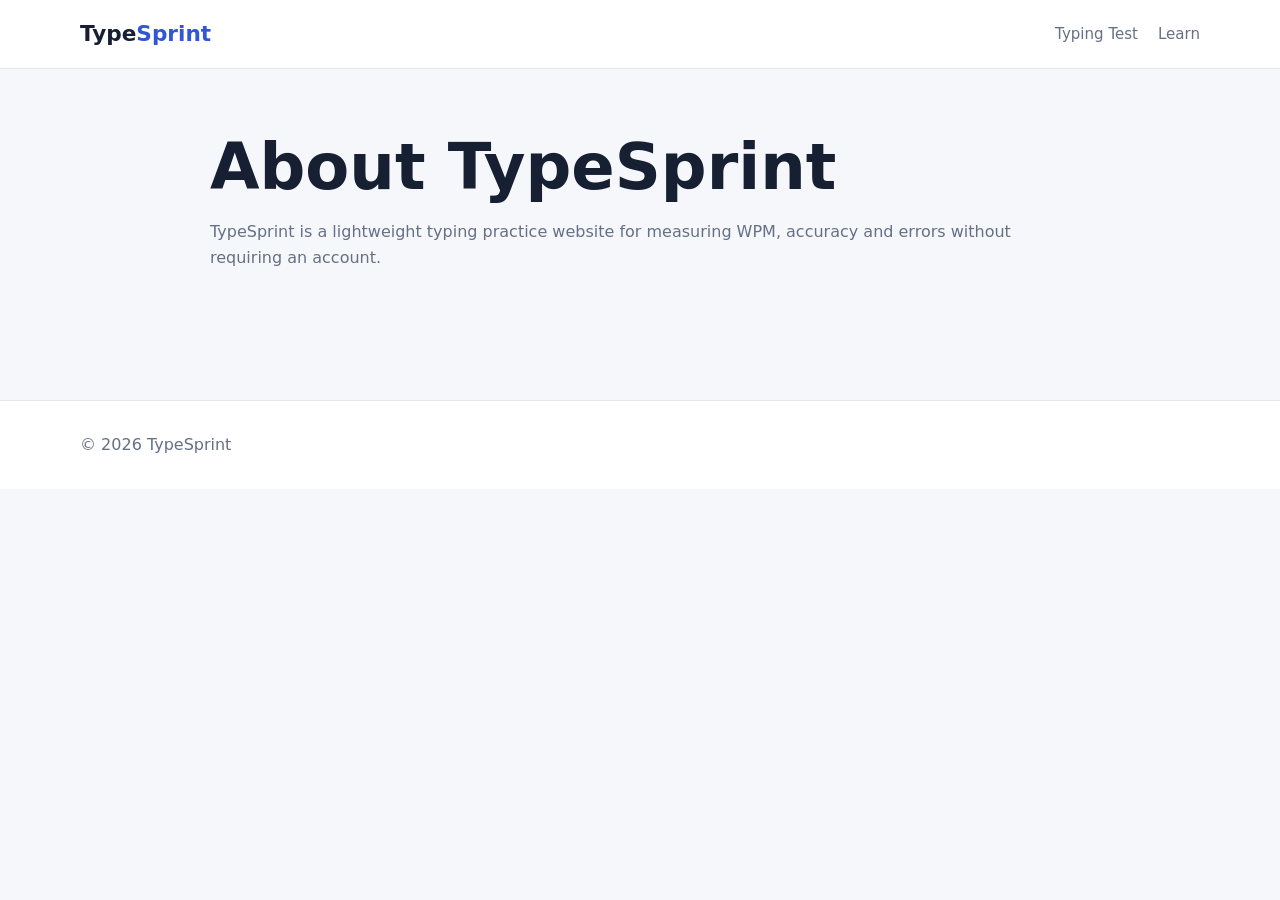
==== about.html @ 7d301784 "Initial TypeSprint V2 website" ====
<!doctype html><html lang="en"><head><meta charset="utf-8"><meta name="viewport" content="width=device-width,initial-scale=1"><title>About TypeSprint</title><meta name="description" content="About the TypeSprint typing test"><link rel="canonical" href="https://example.com/about.html"><link rel="stylesheet" href="styles.css"></head><body><header class="header"><div class="container nav-wrap"><a class="brand" href="index.html">Type<span>Sprint</span></a><nav class="nav"><a href="index.html#typing-test">Typing Test</a><a href="blog.html">Learn</a></nav></div></header><main class="container section content"><h1>About TypeSprint</h1><p>TypeSprint is a lightweight typing practice website for measuring WPM, accuracy and errors without requiring an account.</p></main><footer class="footer"><div class="container footer-inner"><span>© 2026 TypeSprint</span></div></footer></body></html>
---- styles.css ----
*{box-sizing:border-box}:root{--bg:#f5f7fb;--card:#fff;--text:#172033;--muted:#667085;--border:#e4e7ec;--accent:#3157d5;--good:#16845b;--bad:#c43e3e;--soft:#eef2ff}html[data-theme="dark"]{--bg:#0f1420;--card:#161d2b;--text:#eef2f7;--muted:#9aa4b5;--border:#2b3444;--accent:#7e96ff;--good:#59d4a2;--bad:#ff8787;--soft:#202a40}body{margin:0;font-family:Inter,system-ui,sans-serif;background:var(--bg);color:var(--text);line-height:1.6}a{color:inherit;text-decoration:none}.container{width:min(1120px,calc(100% - 32px));margin:auto}.header{position:sticky;top:0;z-index:30;background:var(--card);border-bottom:1px solid var(--border)}.nav-wrap{min-height:68px;display:flex;align-items:center;justify-content:space-between;gap:18px}.brand{font-size:1.35rem;font-weight:900}.brand span{color:var(--accent)}.nav{display:flex;gap:20px;color:var(--muted);font-size:.94rem}.icon-btn,.segment button,.mode-select{border:1px solid var(--border);background:var(--card);color:var(--text);border-radius:12px;padding:8px 11px;cursor:pointer}.hero{padding:70px 0 32px;text-align:center}.eyebrow{font-size:.78rem;font-weight:800;text-transform:uppercase;letter-spacing:.08em;color:var(--accent)}h1{font-size:clamp(2.3rem,6vw,4.7rem);line-height:1.03;max-width:880px;margin:12px auto 18px}.hero p{max-width:740px;margin:auto;color:var(--muted)}.badge-row{display:flex;justify-content:center;flex-wrap:wrap;gap:8px;margin-top:22px}.badge{padding:7px 11px;border:1px solid var(--border);border-radius:999px;background:var(--card);font-size:.86rem;color:var(--muted)}.ad-slot{margin:20px auto;border:1px dashed var(--border);border-radius:14px;background:var(--card);color:var(--muted);min-height:90px;display:grid;place-items:center;text-align:center;padding:14px}.test-shell,.card{background:var(--card);border:1px solid var(--border);border-radius:20px;padding:22px}.toolbar{display:flex;justify-content:space-between;gap:16px;align-items:center;flex-wrap:wrap}.segment{display:flex;gap:8px;flex-wrap:wrap}.segment button{border-radius:999px;font-weight:700}.segment button.active{background:var(--accent);border-color:var(--accent);color:#fff}.stats,.result-grid{display:grid;grid-template-columns:repeat(4,1fr);gap:12px;margin:18px 0}.stat,.result-grid div{background:var(--bg);border:1px solid var(--border);border-radius:15px;padding:14px;text-align:center}.stat strong,.result-grid strong{display:block;font-size:1.5rem}.stat span,.result-grid span{font-size:.82rem;color:var(--muted)}.passage{background:var(--bg);border:1px solid var(--border);border-radius:16px;padding:18px;font-size:1.08rem;line-height:1.9;min-height:160px;user-select:none}.passage .correct{color:var(--good)}.passage .incorrect{color:var(--bad);text-decoration:underline}.passage .current{text-decoration:underline;text-decoration-thickness:2px}textarea{width:100%;margin-top:14px;border:1px solid var(--border);background:var(--card);color:var(--text);border-radius:16px;padding:16px;min-height:145px;resize:vertical;outline:none}.actions{display:flex;justify-content:center;gap:10px;margin-top:14px}.btn{border:0;border-radius:12px;padding:11px 16px;font-weight:800;cursor:pointer}.btn-primary{background:var(--accent);color:#fff}.btn-secondary{background:var(--soft);color:var(--text);border:1px solid var(--border)}.hidden{display:none}.section{padding:54px 0}.section h2{font-size:clamp(1.8rem,3vw,2.5rem);margin:0 0 14px}.section-intro,.card p,.content p,.content li{color:var(--muted)}.grid-3{display:grid;grid-template-columns:repeat(3,1fr);gap:16px}.history-list{display:grid;gap:8px}.history-item{display:flex;justify-content:space-between;padding:10px 12px;border:1px solid var(--border);border-radius:12px;background:var(--bg);font-size:.92rem}.content{max-width:860px}.content h1{font-size:clamp(2.2rem,5vw,4rem);margin-left:0}.footer{margin-top:60px;border-top:1px solid var(--border);background:var(--card)}.footer-inner{min-height:88px;display:flex;justify-content:space-between;align-items:center;color:var(--muted);gap:18px}.footer-links{display:flex;gap:16px;flex-wrap:wrap}.sr-only{position:absolute;width:1px;height:1px;overflow:hidden;clip:rect(0,0,0,0)}@media(max-width:820px){.grid-3{grid-template-columns:1fr}.nav{display:none}}@media(max-width:700px){.stats,.result-grid{grid-template-columns:repeat(2,1fr)}.test-shell{padding:16px}.footer-inner{align-items:flex-start;flex-direction:column;padding:22px 0}}
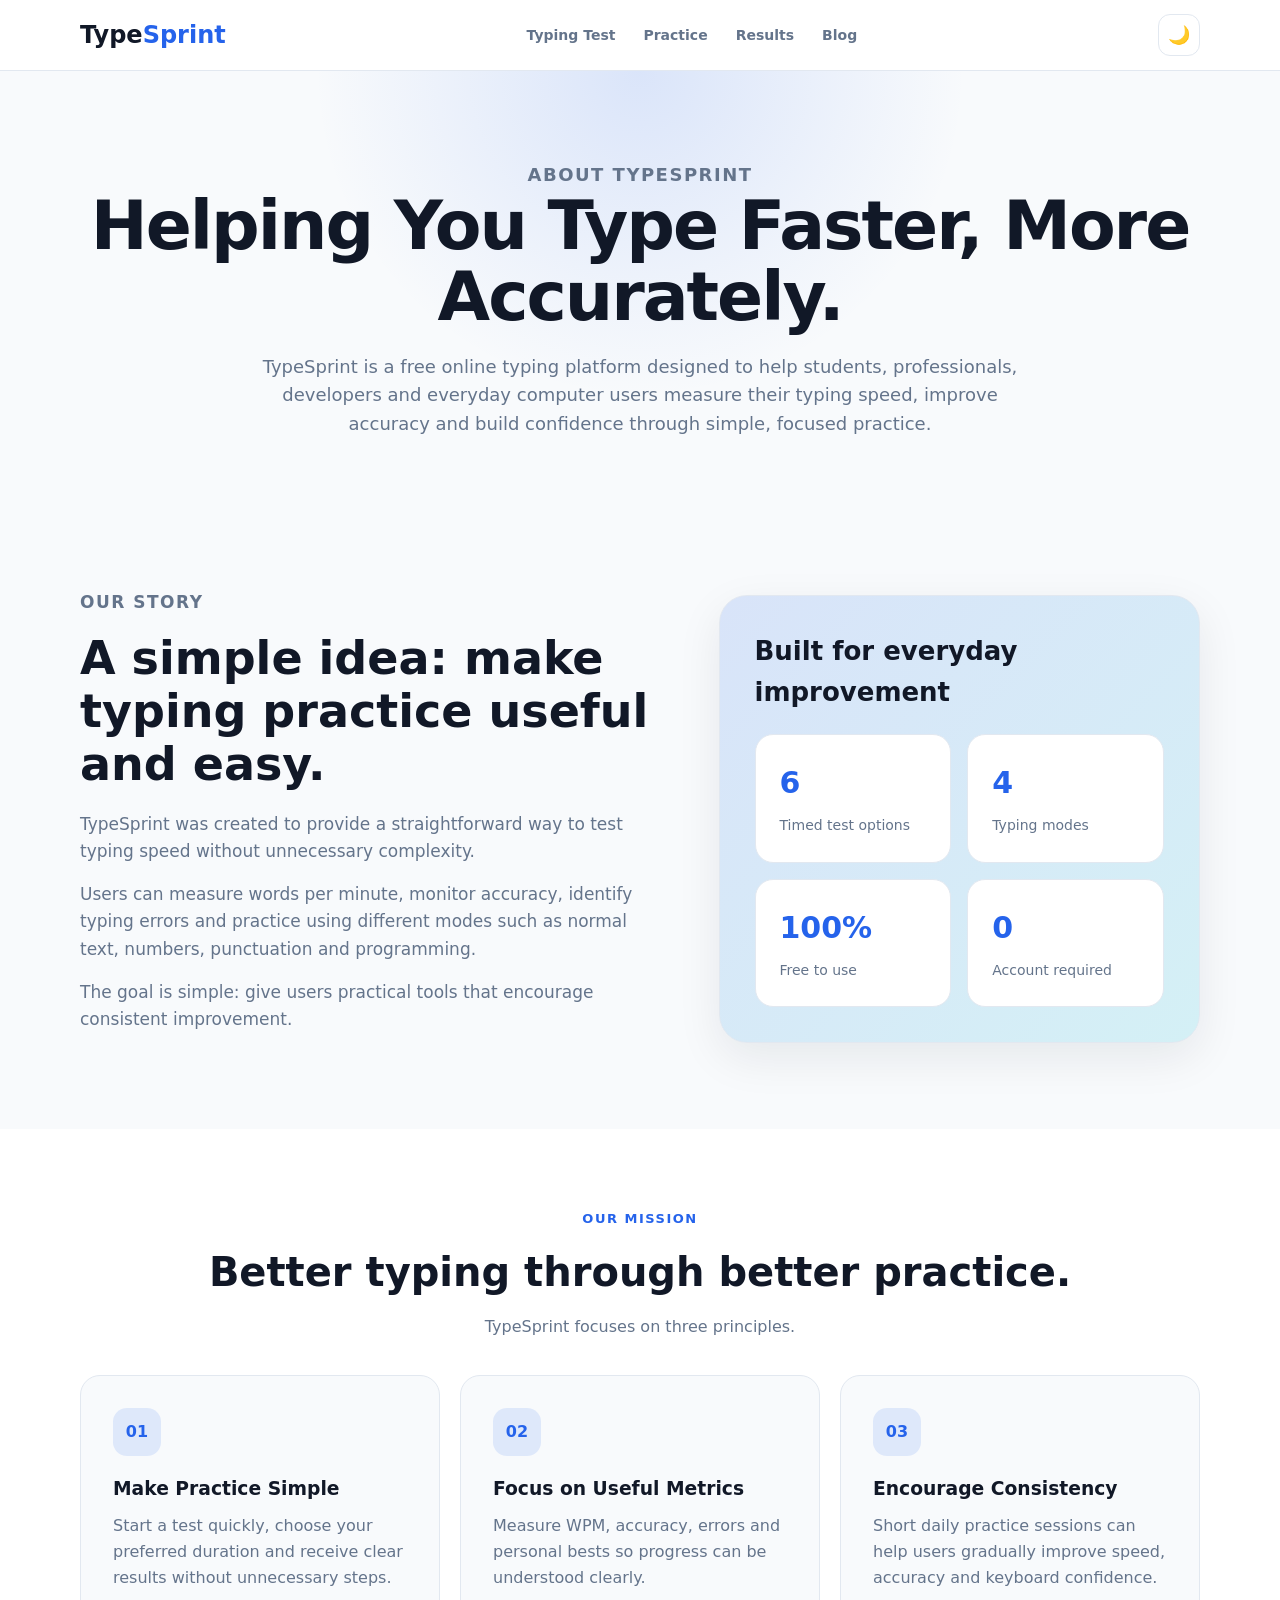
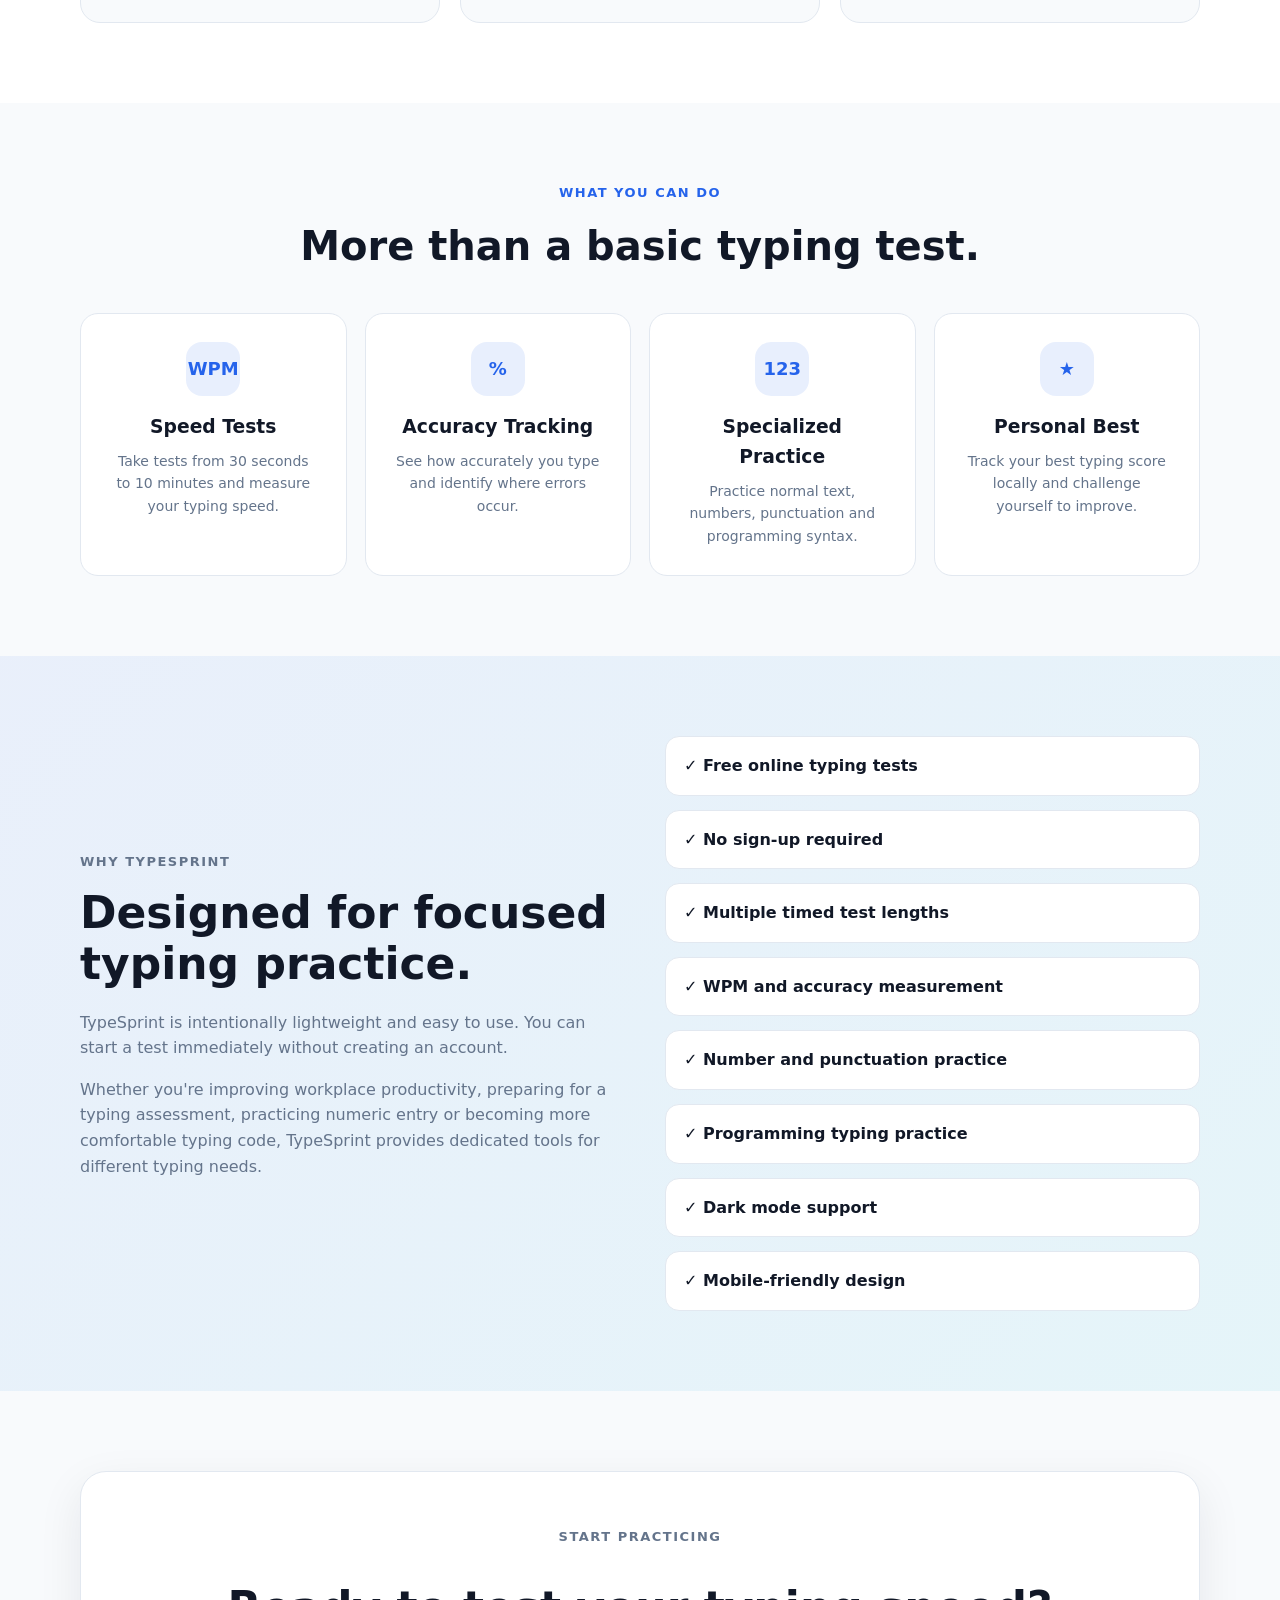
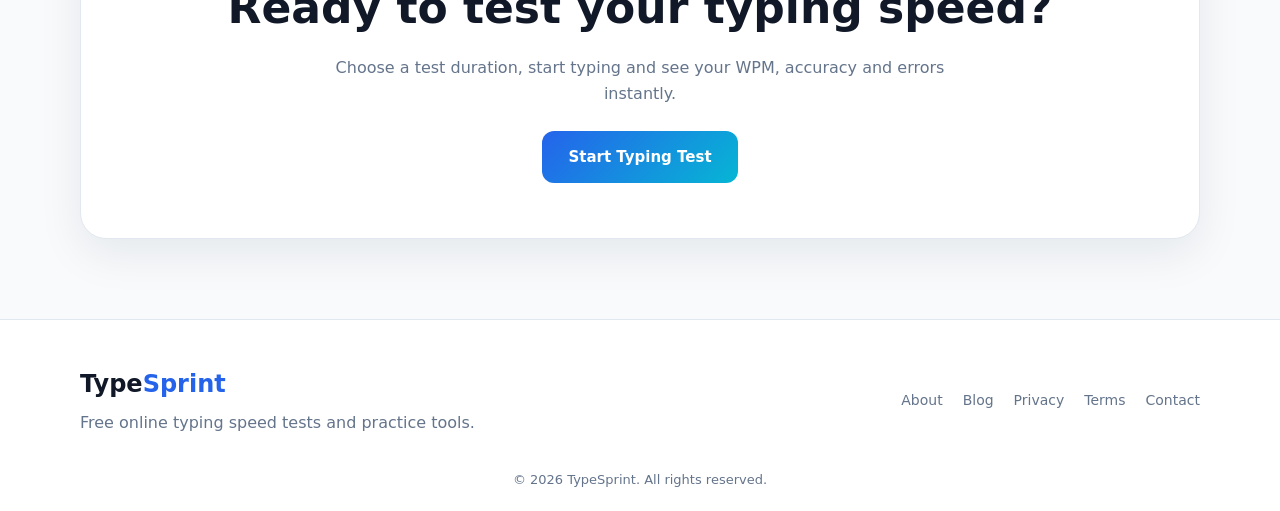
==== commit 7fb19a6e: "Redesign TypeSprint and improve typing tests" ====
--- a/about.html
+++ b/about.html
@@ -1 +1,770 @@
-<!doctype html><html lang="en"><head><meta charset="utf-8"><meta name="viewport" content="width=device-width,initial-scale=1"><title>About TypeSprint</title><meta name="description" content="About the TypeSprint typing test"><link rel="canonical" href="https://example.com/about.html"><link rel="stylesheet" href="styles.css"></head><body><header class="header"><div class="container nav-wrap"><a class="brand" href="index.html">Type<span>Sprint</span></a><nav class="nav"><a href="index.html#typing-test">Typing Test</a><a href="blog.html">Learn</a></nav></div></header><main class="container section content"><h1>About TypeSprint</h1><p>TypeSprint is a lightweight typing practice website for measuring WPM, accuracy and errors without requiring an account.</p></main><footer class="footer"><div class="container footer-inner"><span>© 2026 TypeSprint</span></div></footer></body></html>+<!DOCTYPE html>
+<html lang="en">
+<head>
+    <meta charset="UTF-8">
+    <meta name="viewport" content="width=device-width, initial-scale=1.0">
+
+    <title>About TypeSprint - Free Online Typing Test</title>
+
+    <meta
+        name="description"
+        content="Learn about TypeSprint, a free online typing speed test and practice platform for improving WPM, accuracy, numbers, punctuation and programming typing."
+    >
+
+    <link rel="stylesheet" href="styles.css">
+
+    <style>
+        .about-hero {
+            padding: 90px 0 70px;
+            text-align: center;
+            background:
+                radial-gradient(
+                    circle at top,
+                    rgba(37, 99, 235, 0.14),
+                    transparent 42%
+                );
+        }
+
+        .about-hero h1 {
+            font-size: clamp(42px, 7vw, 68px);
+            line-height: 1.05;
+            letter-spacing: -2px;
+            margin-bottom: 20px;
+        }
+
+        .about-hero p {
+            max-width: 760px;
+            margin: 0 auto;
+            color: var(--muted);
+            font-size: 18px;
+        }
+
+        .about-intro {
+            padding: 80px 0;
+        }
+
+        .about-intro-grid {
+            display: grid;
+            grid-template-columns: 1.1fr 0.9fr;
+            gap: 50px;
+            align-items: center;
+        }
+
+        .about-intro h2 {
+            font-size: clamp(32px, 5vw, 46px);
+            line-height: 1.15;
+            margin-bottom: 20px;
+        }
+
+        .about-intro p {
+            color: var(--muted);
+            margin-bottom: 16px;
+            font-size: 17px;
+        }
+
+        .about-visual {
+            min-height: 340px;
+            border-radius: 28px;
+            padding: 35px;
+            background:
+                linear-gradient(
+                    135deg,
+                    rgba(37, 99, 235, 0.15),
+                    rgba(6, 182, 212, 0.15)
+                );
+            border: 1px solid var(--border);
+            display: flex;
+            flex-direction: column;
+            justify-content: center;
+            box-shadow: var(--shadow);
+        }
+
+        .about-visual h3 {
+            font-size: 26px;
+            margin-bottom: 20px;
+        }
+
+        .about-stat-grid {
+            display: grid;
+            grid-template-columns: repeat(2, 1fr);
+            gap: 16px;
+        }
+
+        .about-stat {
+            background: var(--surface);
+            border: 1px solid var(--border);
+            border-radius: 18px;
+            padding: 24px;
+        }
+
+        .about-stat strong {
+            display: block;
+            font-size: 30px;
+            color: var(--primary);
+            margin-bottom: 5px;
+        }
+
+        .about-stat span {
+            color: var(--muted);
+            font-size: 14px;
+        }
+
+        .mission-section {
+            padding: 80px 0;
+            background: var(--surface);
+        }
+
+        .mission-grid {
+            display: grid;
+            grid-template-columns: repeat(3, 1fr);
+            gap: 20px;
+        }
+
+        .mission-card {
+            padding: 32px;
+            border: 1px solid var(--border);
+            border-radius: 20px;
+            background: var(--bg);
+        }
+
+        .mission-number {
+            width: 48px;
+            height: 48px;
+            border-radius: 14px;
+            display: flex;
+            align-items: center;
+            justify-content: center;
+            background: rgba(37, 99, 235, 0.12);
+            color: var(--primary);
+            font-weight: 800;
+            margin-bottom: 18px;
+        }
+
+        .mission-card h3 {
+            margin-bottom: 10px;
+        }
+
+        .mission-card p {
+            color: var(--muted);
+        }
+
+        .features-about {
+            padding: 80px 0;
+        }
+
+        .features-about-grid {
+            display: grid;
+            grid-template-columns: repeat(4, 1fr);
+            gap: 18px;
+        }
+
+        .feature-about-card {
+            padding: 28px;
+            border-radius: 18px;
+            border: 1px solid var(--border);
+            background: var(--surface);
+            text-align: center;
+        }
+
+        .feature-about-icon {
+            width: 54px;
+            height: 54px;
+            margin: 0 auto 16px;
+            border-radius: 16px;
+            display: flex;
+            align-items: center;
+            justify-content: center;
+            background: rgba(37, 99, 235, 0.10);
+            color: var(--primary);
+            font-weight: 800;
+            font-size: 18px;
+        }
+
+        .feature-about-card h3 {
+            margin-bottom: 8px;
+        }
+
+        .feature-about-card p {
+            color: var(--muted);
+            font-size: 14px;
+        }
+
+        .why-section {
+            padding: 80px 0;
+            background:
+                linear-gradient(
+                    135deg,
+                    rgba(37, 99, 235, 0.07),
+                    rgba(6, 182, 212, 0.08)
+                );
+        }
+
+        .why-grid {
+            display: grid;
+            grid-template-columns: 1fr 1fr;
+            gap: 50px;
+            align-items: center;
+        }
+
+        .why-grid h2 {
+            font-size: clamp(32px, 5vw, 44px);
+            line-height: 1.15;
+            margin-bottom: 20px;
+        }
+
+        .why-grid p {
+            color: var(--muted);
+            margin-bottom: 16px;
+        }
+
+        .why-list {
+            list-style: none;
+            display: grid;
+            gap: 14px;
+        }
+
+        .why-list li {
+            background: var(--surface);
+            border: 1px solid var(--border);
+            border-radius: 14px;
+            padding: 16px 18px;
+            font-weight: 600;
+        }
+
+        .about-cta {
+            padding: 80px 0;
+        }
+
+        .about-cta-box {
+            text-align: center;
+            border: 1px solid var(--border);
+            border-radius: 26px;
+            padding: 55px 30px;
+            background: var(--surface);
+            box-shadow: var(--shadow);
+        }
+
+        .about-cta-box h2 {
+            font-size: clamp(30px, 5vw, 44px);
+            margin-bottom: 12px;
+        }
+
+        .about-cta-box p {
+            max-width: 650px;
+            margin: 0 auto 25px;
+            color: var(--muted);
+        }
+
+        @media (max-width: 900px) {
+            .about-intro-grid,
+            .why-grid {
+                grid-template-columns: 1fr;
+            }
+
+            .mission-grid {
+                grid-template-columns: 1fr;
+            }
+
+            .features-about-grid {
+                grid-template-columns: repeat(2, 1fr);
+            }
+        }
+
+        @media (max-width: 520px) {
+            .features-about-grid,
+            .about-stat-grid {
+                grid-template-columns: 1fr;
+            }
+
+            .about-hero {
+                padding: 65px 0 50px;
+            }
+        }
+    </style>
+</head>
+
+<body>
+
+<header class="site-header">
+    <div class="container nav-container">
+
+        <a href="index.html" class="logo">
+            Type<span>Sprint</span>
+        </a>
+
+        <nav>
+            <a href="index.html">Typing Test</a>
+            <a href="index.html#practice">Practice</a>
+            <a href="index.html#results">Results</a>
+            <a href="blog.html">Blog</a>
+        </nav>
+
+        <button id="themeToggle" class="theme-button">
+            🌙
+        </button>
+
+    </div>
+</header>
+
+
+<main>
+
+<section class="about-hero">
+
+    <div class="container">
+
+        <p class="eyebrow">
+            ABOUT TYPESPRINT
+        </p>
+
+        <h1>
+            Helping You Type Faster,
+            More Accurately.
+        </h1>
+
+        <p>
+            TypeSprint is a free online typing platform designed to help
+            students, professionals, developers and everyday computer users
+            measure their typing speed, improve accuracy and build confidence
+            through simple, focused practice.
+        </p>
+
+    </div>
+
+</section>
+
+
+<section class="about-intro">
+
+    <div class="container about-intro-grid">
+
+        <div>
+
+            <p class="eyebrow">
+                OUR STORY
+            </p>
+
+            <h2>
+                A simple idea:
+                make typing practice useful and easy.
+            </h2>
+
+            <p>
+                TypeSprint was created to provide a straightforward way to test
+                typing speed without unnecessary complexity.
+            </p>
+
+            <p>
+                Users can measure words per minute, monitor accuracy, identify
+                typing errors and practice using different modes such as normal
+                text, numbers, punctuation and programming.
+            </p>
+
+            <p>
+                The goal is simple: give users practical tools that encourage
+                consistent improvement.
+            </p>
+
+        </div>
+
+
+        <div class="about-visual">
+
+            <h3>
+                Built for everyday improvement
+            </h3>
+
+            <div class="about-stat-grid">
+
+                <div class="about-stat">
+                    <strong>6</strong>
+                    <span>Timed test options</span>
+                </div>
+
+                <div class="about-stat">
+                    <strong>4</strong>
+                    <span>Typing modes</span>
+                </div>
+
+                <div class="about-stat">
+                    <strong>100%</strong>
+                    <span>Free to use</span>
+                </div>
+
+                <div class="about-stat">
+                    <strong>0</strong>
+                    <span>Account required</span>
+                </div>
+
+            </div>
+
+        </div>
+
+    </div>
+
+</section>
+
+
+<section class="mission-section">
+
+    <div class="container">
+
+        <div class="section-heading">
+
+            <p class="eyebrow">
+                OUR MISSION
+            </p>
+
+            <h2>
+                Better typing through better practice.
+            </h2>
+
+            <p>
+                TypeSprint focuses on three principles.
+            </p>
+
+        </div>
+
+
+        <div class="mission-grid">
+
+            <article class="mission-card">
+
+                <div class="mission-number">
+                    01
+                </div>
+
+                <h3>
+                    Make Practice Simple
+                </h3>
+
+                <p>
+                    Start a test quickly, choose your preferred duration and
+                    receive clear results without unnecessary steps.
+                </p>
+
+            </article>
+
+
+            <article class="mission-card">
+
+                <div class="mission-number">
+                    02
+                </div>
+
+                <h3>
+                    Focus on Useful Metrics
+                </h3>
+
+                <p>
+                    Measure WPM, accuracy, errors and personal bests so progress
+                    can be understood clearly.
+                </p>
+
+            </article>
+
+
+            <article class="mission-card">
+
+                <div class="mission-number">
+                    03
+                </div>
+
+                <h3>
+                    Encourage Consistency
+                </h3>
+
+                <p>
+                    Short daily practice sessions can help users gradually
+                    improve speed, accuracy and keyboard confidence.
+                </p>
+
+            </article>
+
+        </div>
+
+    </div>
+
+</section>
+
+
+<section class="features-about">
+
+    <div class="container">
+
+        <div class="section-heading">
+
+            <p class="eyebrow">
+                WHAT YOU CAN DO
+            </p>
+
+            <h2>
+                More than a basic typing test.
+            </h2>
+
+        </div>
+
+
+        <div class="features-about-grid">
+
+            <article class="feature-about-card">
+
+                <div class="feature-about-icon">
+                    WPM
+                </div>
+
+                <h3>
+                    Speed Tests
+                </h3>
+
+                <p>
+                    Take tests from 30 seconds to 10 minutes and measure your
+                    typing speed.
+                </p>
+
+            </article>
+
+
+            <article class="feature-about-card">
+
+                <div class="feature-about-icon">
+                    %
+                </div>
+
+                <h3>
+                    Accuracy Tracking
+                </h3>
+
+                <p>
+                    See how accurately you type and identify where errors occur.
+                </p>
+
+            </article>
+
+
+            <article class="feature-about-card">
+
+                <div class="feature-about-icon">
+                    123
+                </div>
+
+                <h3>
+                    Specialized Practice
+                </h3>
+
+                <p>
+                    Practice normal text, numbers, punctuation and programming
+                    syntax.
+                </p>
+
+            </article>
+
+
+            <article class="feature-about-card">
+
+                <div class="feature-about-icon">
+                    ★
+                </div>
+
+                <h3>
+                    Personal Best
+                </h3>
+
+                <p>
+                    Track your best typing score locally and challenge yourself
+                    to improve.
+                </p>
+
+            </article>
+
+        </div>
+
+    </div>
+
+</section>
+
+
+<section class="why-section">
+
+    <div class="container why-grid">
+
+        <div>
+
+            <p class="eyebrow">
+                WHY TYPESPRINT
+            </p>
+
+            <h2>
+                Designed for focused typing practice.
+            </h2>
+
+            <p>
+                TypeSprint is intentionally lightweight and easy to use.
+                You can start a test immediately without creating an account.
+            </p>
+
+            <p>
+                Whether you're improving workplace productivity, preparing for
+                a typing assessment, practicing numeric entry or becoming more
+                comfortable typing code, TypeSprint provides dedicated tools
+                for different typing needs.
+            </p>
+
+        </div>
+
+
+        <ul class="why-list">
+
+            <li>✓ Free online typing tests</li>
+
+            <li>✓ No sign-up required</li>
+
+            <li>✓ Multiple timed test lengths</li>
+
+            <li>✓ WPM and accuracy measurement</li>
+
+            <li>✓ Number and punctuation practice</li>
+
+            <li>✓ Programming typing practice</li>
+
+            <li>✓ Dark mode support</li>
+
+            <li>✓ Mobile-friendly design</li>
+
+        </ul>
+
+    </div>
+
+</section>
+
+
+<section class="about-cta">
+
+    <div class="container">
+
+        <div class="about-cta-box">
+
+            <p class="eyebrow">
+                START PRACTICING
+            </p>
+
+            <h2>
+                Ready to test your typing speed?
+            </h2>
+
+            <p>
+                Choose a test duration, start typing and see your WPM,
+                accuracy and errors instantly.
+            </p>
+
+            <a
+                href="index.html"
+                class="primary-button"
+                style="
+                    display:inline-block;
+                    text-decoration:none;
+                "
+            >
+                Start Typing Test
+            </a>
+
+        </div>
+
+    </div>
+
+</section>
+
+</main>
+
+
+<footer>
+
+    <div class="container footer-container">
+
+        <div>
+
+            <a
+                href="index.html"
+                class="logo"
+            >
+                Type<span>Sprint</span>
+            </a>
+
+            <p>
+                Free online typing speed tests and practice tools.
+            </p>
+
+        </div>
+
+
+        <div class="footer-links">
+
+            <a href="about.html">
+                About
+            </a>
+
+            <a href="blog.html">
+                Blog
+            </a>
+
+            <a href="privacy.html">
+                Privacy
+            </a>
+
+            <a href="terms.html">
+                Terms
+            </a>
+
+            <a href="contact.html">
+                Contact
+            </a>
+
+        </div>
+
+    </div>
+
+    <p class="copyright">
+        © 2026 TypeSprint. All rights reserved.
+    </p>
+
+</footer>
+
+
+<script>
+    const themeToggle =
+        document.getElementById("themeToggle");
+
+    themeToggle.addEventListener(
+        "click",
+        () => {
+
+            document.body.classList.toggle("dark");
+
+            const dark =
+                document.body.classList.contains("dark");
+
+            themeToggle.textContent =
+                dark ? "☀️" : "🌙";
+
+            localStorage.setItem(
+                "typesprintTheme",
+                dark ? "dark" : "light"
+            );
+
+        }
+    );
+
+    if (
+        localStorage.getItem("typesprintTheme")
+        === "dark"
+    ) {
+
+        document.body.classList.add("dark");
+
+        themeToggle.textContent = "☀️";
+
+    }
+</script>
+
+</body>
+</html>
--- a/styles.css
+++ b/styles.css
@@ -1 +1,850 @@
-*{box-sizing:border-box}:root{--bg:#f5f7fb;--card:#fff;--text:#172033;--muted:#667085;--border:#e4e7ec;--accent:#3157d5;--good:#16845b;--bad:#c43e3e;--soft:#eef2ff}html[data-theme="dark"]{--bg:#0f1420;--card:#161d2b;--text:#eef2f7;--muted:#9aa4b5;--border:#2b3444;--accent:#7e96ff;--good:#59d4a2;--bad:#ff8787;--soft:#202a40}body{margin:0;font-family:Inter,system-ui,sans-serif;background:var(--bg);color:var(--text);line-height:1.6}a{color:inherit;text-decoration:none}.container{width:min(1120px,calc(100% - 32px));margin:auto}.header{position:sticky;top:0;z-index:30;background:var(--card);border-bottom:1px solid var(--border)}.nav-wrap{min-height:68px;display:flex;align-items:center;justify-content:space-between;gap:18px}.brand{font-size:1.35rem;font-weight:900}.brand span{color:var(--accent)}.nav{display:flex;gap:20px;color:var(--muted);font-size:.94rem}.icon-btn,.segment button,.mode-select{border:1px solid var(--border);background:var(--card);color:var(--text);border-radius:12px;padding:8px 11px;cursor:pointer}.hero{padding:70px 0 32px;text-align:center}.eyebrow{font-size:.78rem;font-weight:800;text-transform:uppercase;letter-spacing:.08em;color:var(--accent)}h1{font-size:clamp(2.3rem,6vw,4.7rem);line-height:1.03;max-width:880px;margin:12px auto 18px}.hero p{max-width:740px;margin:auto;color:var(--muted)}.badge-row{display:flex;justify-content:center;flex-wrap:wrap;gap:8px;margin-top:22px}.badge{padding:7px 11px;border:1px solid var(--border);border-radius:999px;background:var(--card);font-size:.86rem;color:var(--muted)}.ad-slot{margin:20px auto;border:1px dashed var(--border);border-radius:14px;background:var(--card);color:var(--muted);min-height:90px;display:grid;place-items:center;text-align:center;padding:14px}.test-shell,.card{background:var(--card);border:1px solid var(--border);border-radius:20px;padding:22px}.toolbar{display:flex;justify-content:space-between;gap:16px;align-items:center;flex-wrap:wrap}.segment{display:flex;gap:8px;flex-wrap:wrap}.segment button{border-radius:999px;font-weight:700}.segment button.active{background:var(--accent);border-color:var(--accent);color:#fff}.stats,.result-grid{display:grid;grid-template-columns:repeat(4,1fr);gap:12px;margin:18px 0}.stat,.result-grid div{background:var(--bg);border:1px solid var(--border);border-radius:15px;padding:14px;text-align:center}.stat strong,.result-grid strong{display:block;font-size:1.5rem}.stat span,.result-grid span{font-size:.82rem;color:var(--muted)}.passage{background:var(--bg);border:1px solid var(--border);border-radius:16px;padding:18px;font-size:1.08rem;line-height:1.9;min-height:160px;user-select:none}.passage .correct{color:var(--good)}.passage .incorrect{color:var(--bad);text-decoration:underline}.passage .current{text-decoration:underline;text-decoration-thickness:2px}textarea{width:100%;margin-top:14px;border:1px solid var(--border);background:var(--card);color:var(--text);border-radius:16px;padding:16px;min-height:145px;resize:vertical;outline:none}.actions{display:flex;justify-content:center;gap:10px;margin-top:14px}.btn{border:0;border-radius:12px;padding:11px 16px;font-weight:800;cursor:pointer}.btn-primary{background:var(--accent);color:#fff}.btn-secondary{background:var(--soft);color:var(--text);border:1px solid var(--border)}.hidden{display:none}.section{padding:54px 0}.section h2{font-size:clamp(1.8rem,3vw,2.5rem);margin:0 0 14px}.section-intro,.card p,.content p,.content li{color:var(--muted)}.grid-3{display:grid;grid-template-columns:repeat(3,1fr);gap:16px}.history-list{display:grid;gap:8px}.history-item{display:flex;justify-content:space-between;padding:10px 12px;border:1px solid var(--border);border-radius:12px;background:var(--bg);font-size:.92rem}.content{max-width:860px}.content h1{font-size:clamp(2.2rem,5vw,4rem);margin-left:0}.footer{margin-top:60px;border-top:1px solid var(--border);background:var(--card)}.footer-inner{min-height:88px;display:flex;justify-content:space-between;align-items:center;color:var(--muted);gap:18px}.footer-links{display:flex;gap:16px;flex-wrap:wrap}.sr-only{position:absolute;width:1px;height:1px;overflow:hidden;clip:rect(0,0,0,0)}@media(max-width:820px){.grid-3{grid-template-columns:1fr}.nav{display:none}}@media(max-width:700px){.stats,.result-grid{grid-template-columns:repeat(2,1fr)}.test-shell{padding:16px}.footer-inner{align-items:flex-start;flex-direction:column;padding:22px 0}}+* {
+    box-sizing: border-box;
+    margin: 0;
+    padding: 0;
+}
+
+:root {
+    --bg: #f8fafc;
+    --surface: #ffffff;
+    --text: #111827;
+    --muted: #64748b;
+    --border: #e2e8f0;
+
+    --primary: #2563eb;
+    --primary-dark: #1d4ed8;
+
+    --accent: #06b6d4;
+
+    --shadow:
+        0 15px 45px rgba(15, 23, 42, 0.08);
+}
+
+body.dark {
+    --bg: #0f172a;
+    --surface: #172033;
+    --text: #f8fafc;
+    --muted: #94a3b8;
+    --border: #334155;
+
+    --shadow:
+        0 15px 45px rgba(0, 0, 0, 0.25);
+}
+
+body {
+    font-family:
+        Inter,
+        system-ui,
+        -apple-system,
+        BlinkMacSystemFont,
+        "Segoe UI",
+        sans-serif;
+
+    background: var(--bg);
+    color: var(--text);
+
+    line-height: 1.6;
+
+    transition:
+        background 0.25s ease,
+        color 0.25s ease;
+}
+
+.container {
+    width: min(1120px, 92%);
+    margin: auto;
+}
+
+
+/* HEADER */
+
+.site-header {
+    background: var(--surface);
+
+    position: sticky;
+    top: 0;
+
+    z-index: 1000;
+
+    border-bottom: 1px solid var(--border);
+}
+
+.nav-container {
+    height: 70px;
+
+    display: flex;
+    align-items: center;
+    justify-content: space-between;
+}
+
+.logo {
+    font-size: 24px;
+    font-weight: 800;
+
+    text-decoration: none;
+    color: var(--text);
+}
+
+.logo span {
+    color: var(--primary);
+}
+
+nav {
+    display: flex;
+    gap: 28px;
+}
+
+nav a {
+    text-decoration: none;
+    color: var(--muted);
+
+    font-weight: 600;
+    font-size: 14px;
+}
+
+nav a:hover {
+    color: var(--primary);
+}
+
+.theme-button {
+    border: 1px solid var(--border);
+
+    background: var(--surface);
+
+    width: 42px;
+    height: 42px;
+
+    border-radius: 12px;
+
+    cursor: pointer;
+
+    font-size: 18px;
+}
+
+
+/* HERO */
+
+.hero {
+    padding:
+        75px 0
+        55px;
+
+    text-align: center;
+
+    background:
+        radial-gradient(
+            circle at top,
+            rgba(37, 99, 235, 0.10),
+            transparent 42%
+        );
+}
+
+.eyebrow {
+    color: var(--primary);
+
+    font-size: 13px;
+    font-weight: 800;
+
+    letter-spacing: 1.5px;
+
+    text-transform: uppercase;
+
+    margin-bottom: 10px;
+}
+
+.hero h1 {
+    font-size:
+        clamp(
+            38px,
+            7vw,
+            64px
+        );
+
+    line-height: 1.05;
+
+    letter-spacing: -2px;
+}
+
+.hero-subtitle {
+    max-width: 650px;
+
+    margin:
+        18px auto
+        35px;
+
+    color: var(--muted);
+
+    font-size: 18px;
+}
+
+
+/* TEST CARD */
+
+.test-card {
+    width: min(780px, 100%);
+
+    margin: auto;
+
+    padding: 28px;
+
+    background: var(--surface);
+
+    border: 1px solid var(--border);
+
+    border-radius: 24px;
+
+    box-shadow: var(--shadow);
+}
+
+.selection-group {
+    margin-bottom: 25px;
+}
+
+.selection-title {
+    font-size: 13px;
+    font-weight: 800;
+
+    margin-bottom: 12px;
+
+    text-transform: uppercase;
+
+    color: var(--muted);
+}
+
+.option-buttons {
+    display: flex;
+    justify-content: center;
+
+    flex-wrap: wrap;
+
+    gap: 10px;
+}
+
+.option-buttons button {
+    padding: 11px 17px;
+
+    border: 1px solid var(--border);
+
+    background: var(--surface);
+
+    color: var(--text);
+
+    border-radius: 10px;
+
+    cursor: pointer;
+
+    font-weight: 700;
+}
+
+.option-buttons button:hover {
+    border-color: var(--primary);
+
+    color: var(--primary);
+}
+
+.option-buttons button.active {
+    background: var(--primary);
+
+    border-color: var(--primary);
+
+    color: white;
+}
+
+
+/* BUTTONS */
+
+.primary-button,
+.secondary-button {
+    border: 0;
+
+    border-radius: 12px;
+
+    padding: 14px 26px;
+
+    font-size: 15px;
+    font-weight: 800;
+
+    cursor: pointer;
+}
+
+.primary-button {
+    color: white;
+
+    background:
+        linear-gradient(
+            135deg,
+            var(--primary),
+            var(--accent)
+        );
+
+    min-width: 190px;
+}
+
+.primary-button:hover {
+    opacity: 0.92;
+}
+
+.secondary-button {
+    background: var(--surface);
+
+    color: var(--text);
+
+    border: 1px solid var(--border);
+}
+
+
+/* TYPING TEST */
+
+.typing-section {
+    padding:
+        40px 0
+        70px;
+}
+
+.typing-card {
+    background: var(--surface);
+
+    border:
+        1px solid
+        var(--border);
+
+    border-radius: 22px;
+
+    padding: 30px;
+
+    box-shadow: var(--shadow);
+}
+
+.typing-stats {
+    display: grid;
+
+    grid-template-columns:
+        repeat(3, 1fr);
+
+    margin-bottom: 24px;
+
+    border-bottom:
+        1px solid
+        var(--border);
+
+    padding-bottom: 20px;
+}
+
+.typing-stats div {
+    text-align: center;
+}
+
+.typing-stats span {
+    display: block;
+
+    font-size: 27px;
+    font-weight: 800;
+
+    color: var(--primary);
+}
+
+.typing-stats small {
+    color: var(--muted);
+}
+
+.text-display {
+    font-family:
+        "Courier New",
+        monospace;
+
+    font-size: 20px;
+
+    line-height: 1.9;
+
+    min-height: 140px;
+
+    padding: 22px;
+
+    border-radius: 14px;
+
+    background: var(--bg);
+
+    border:
+        1px solid
+        var(--border);
+
+    margin-bottom: 16px;
+}
+
+#typingInput {
+    width: 100%;
+
+    min-height: 130px;
+
+    padding: 18px;
+
+    font-size: 18px;
+
+    color: var(--text);
+
+    background: var(--surface);
+
+    border:
+        2px solid
+        var(--border);
+
+    border-radius: 14px;
+
+    resize: vertical;
+
+    outline: none;
+
+    margin-bottom: 16px;
+}
+
+#typingInput:focus {
+    border-color: var(--primary);
+}
+
+
+/* SECTIONS */
+
+.section-heading {
+    text-align: center;
+
+    margin-bottom: 35px;
+}
+
+.section-heading h2 {
+    font-size:
+        clamp(
+            28px,
+            4vw,
+            40px
+        );
+
+    margin-bottom: 10px;
+}
+
+.section-heading p:not(.eyebrow) {
+    color: var(--muted);
+}
+
+
+/* QUICK TESTS */
+
+.quick-tests,
+.practice-section,
+.seo-section,
+.faq-section {
+    padding: 75px 0;
+}
+
+.quick-grid {
+    display: grid;
+
+    grid-template-columns:
+        repeat(4, 1fr);
+
+    gap: 16px;
+}
+
+.quick-card {
+    background: var(--surface);
+
+    border:
+        1px solid
+        var(--border);
+
+    border-radius: 16px;
+
+    padding: 25px 15px;
+
+    cursor: pointer;
+
+    color: var(--text);
+
+    transition:
+        transform 0.2s ease,
+        border 0.2s ease;
+}
+
+.quick-card:hover {
+    transform:
+        translateY(-4px);
+
+    border-color:
+        var(--primary);
+}
+
+.quick-card strong {
+    display: block;
+
+    font-size: 18px;
+
+    color: var(--primary);
+}
+
+.quick-card span {
+    font-size: 13px;
+
+    color: var(--muted);
+}
+
+
+/* RESULTS */
+
+.results-section {
+    padding:
+        60px 0;
+
+    text-align: center;
+}
+
+.result-grid {
+    display: grid;
+
+    grid-template-columns:
+        repeat(4, 1fr);
+
+    gap: 16px;
+
+    margin-bottom: 30px;
+}
+
+.result-card {
+    background: var(--surface);
+
+    border:
+        1px solid
+        var(--border);
+
+    padding: 30px;
+
+    border-radius: 18px;
+}
+
+.result-card strong {
+    display: block;
+
+    font-size: 35px;
+
+    color: var(--primary);
+}
+
+.result-card span {
+    color: var(--muted);
+}
+
+
+/* PRACTICE */
+
+.practice-grid {
+    display: grid;
+
+    grid-template-columns:
+        repeat(3, 1fr);
+
+    gap: 20px;
+}
+
+.practice-card {
+    text-decoration: none;
+
+    color: var(--text);
+
+    background: var(--surface);
+
+    border:
+        1px solid
+        var(--border);
+
+    border-radius: 18px;
+
+    padding: 30px;
+
+    transition:
+        transform 0.2s ease,
+        border 0.2s ease;
+}
+
+.practice-card:hover {
+    transform:
+        translateY(-5px);
+
+    border-color:
+        var(--primary);
+}
+
+.practice-icon {
+    width: 54px;
+    height: 54px;
+
+    display: flex;
+
+    align-items: center;
+    justify-content: center;
+
+    border-radius: 14px;
+
+    background:
+        rgba(
+            37,
+            99,
+            235,
+            0.1
+        );
+
+    color: var(--primary);
+
+    font-weight: 800;
+
+    margin-bottom: 20px;
+}
+
+.practice-card h3 {
+    margin-bottom: 8px;
+}
+
+.practice-card p {
+    color: var(--muted);
+}
+
+
+/* DAILY */
+
+.daily-section {
+    padding:
+        40px 0
+        70px;
+}
+
+.daily-card {
+    padding: 40px;
+
+    border-radius: 22px;
+
+    background:
+        linear-gradient(
+            135deg,
+            rgba(
+                37,
+                99,
+                235,
+                0.12
+            ),
+            rgba(
+                6,
+                182,
+                212,
+                0.12
+            )
+        );
+
+    border:
+        1px solid
+        var(--border);
+
+    display: flex;
+
+    justify-content: space-between;
+    align-items: center;
+
+    gap: 30px;
+}
+
+.daily-card h2 {
+    margin-bottom: 8px;
+}
+
+.daily-card p:not(.eyebrow) {
+    color: var(--muted);
+}
+
+
+/* SEO */
+
+.seo-section {
+    background: var(--surface);
+}
+
+.content-columns {
+    display: grid;
+
+    grid-template-columns:
+        repeat(3, 1fr);
+
+    gap: 30px;
+}
+
+.content-columns h3 {
+    margin-bottom: 10px;
+}
+
+.content-columns p {
+    color: var(--muted);
+}
+
+
+/* FAQ */
+
+.faq-grid {
+    display: grid;
+
+    grid-template-columns:
+        repeat(2, 1fr);
+
+    gap: 18px;
+}
+
+.faq-grid article {
+    background: var(--surface);
+
+    padding: 25px;
+
+    border:
+        1px solid
+        var(--border);
+
+    border-radius: 16px;
+}
+
+.faq-grid h3 {
+    margin-bottom: 10px;
+}
+
+.faq-grid p {
+    color: var(--muted);
+}
+
+
+/* FOOTER */
+
+footer {
+    border-top:
+        1px solid
+        var(--border);
+
+    padding:
+        45px 0
+        20px;
+
+    background: var(--surface);
+}
+
+.footer-container {
+    display: flex;
+
+    justify-content: space-between;
+    align-items: center;
+
+    gap: 30px;
+}
+
+.footer-container p {
+    color: var(--muted);
+
+    margin-top: 6px;
+}
+
+.footer-links {
+    display: flex;
+
+    gap: 20px;
+
+    flex-wrap: wrap;
+}
+
+.footer-links a {
+    text-decoration: none;
+
+    color: var(--muted);
+
+    font-size: 14px;
+}
+
+.footer-links a:hover {
+    color: var(--primary);
+}
+
+.copyright {
+    text-align: center;
+
+    color: var(--muted);
+
+    font-size: 13px;
+
+    margin-top: 35px;
+}
+
+
+/* HELPERS */
+
+.hidden {
+    display: none;
+}
+
+
+/* MOBILE */
+
+@media (max-width: 800px) {
+
+    nav {
+        display: none;
+    }
+
+    .hero {
+        padding:
+            55px 0
+            40px;
+    }
+
+    .hero h1 {
+        letter-spacing:
+            -1px;
+    }
+
+    .test-card {
+        padding: 22px;
+    }
+
+    .quick-grid,
+    .result-grid {
+        grid-template-columns:
+            repeat(2, 1fr);
+    }
+
+    .practice-grid,
+    .content-columns,
+    .faq-grid {
+        grid-template-columns:
+            1fr;
+    }
+
+    .daily-card {
+        flex-direction: column;
+
+        align-items: flex-start;
+    }
+
+    .footer-container {
+        flex-direction: column;
+
+        align-items: flex-start;
+    }
+
+}
+
+
+@media (max-width: 480px) {
+
+    .quick-grid,
+    .result-grid {
+        grid-template-columns:
+            1fr;
+    }
+
+    .typing-card {
+        padding: 18px;
+    }
+
+    .text-display {
+        font-size: 17px;
+    }
+
+}
